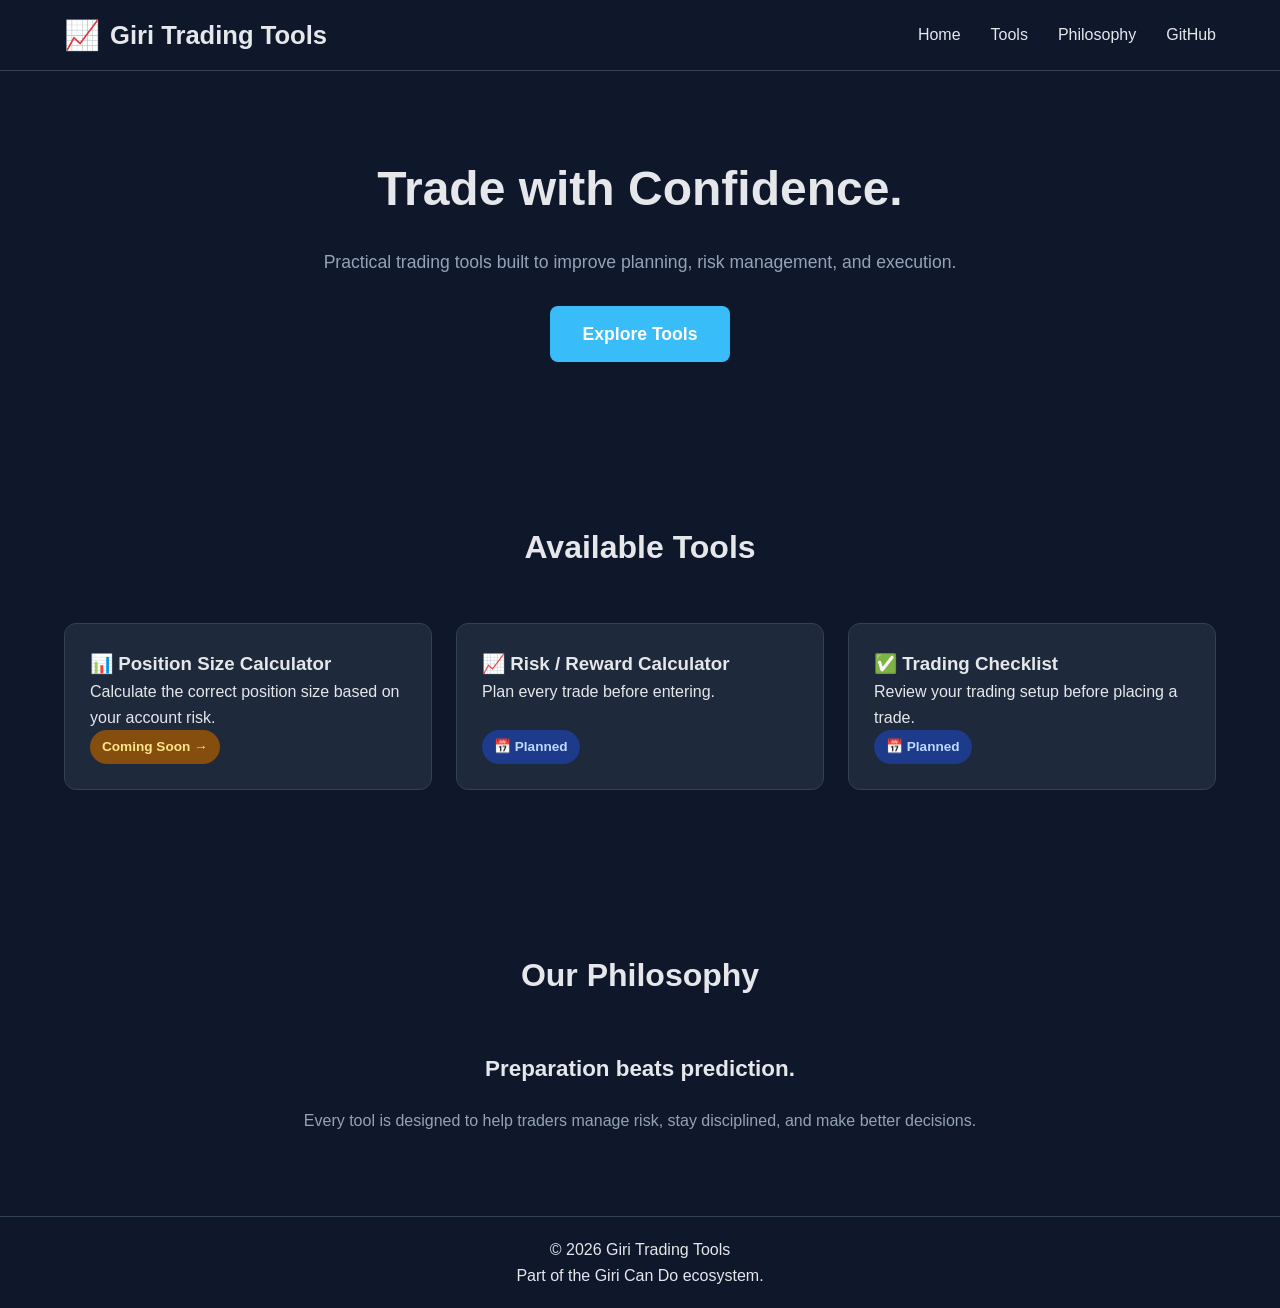
==== index.html @ e15a44e5 "UI Polished" ====
<!DOCTYPE html>
<html lang="en">

<head>
    <meta charset="UTF-8">
    <meta name="viewport" content="width=device-width, initial-scale=1.0">
    <title>Giri Trading Tools</title>

    <link rel="stylesheet" href="css/base.css">
    <link rel="stylesheet" href="css/theme.css">
    <link rel="stylesheet" href="css/layout.css">
    <link rel="stylesheet" href="css/components.css">
    <link rel="stylesheet" href="css/utilities.css">
</head>

<body>

    <!-- =========================
         Navbar
    ========================== -->

    <header>
        <div class="container">
            <nav>
                <a class="logo" href="index.html">
                    <span class="logo-icon">📈</span>
                    Giri Trading Tools
                </a>

                <ul>
                    <li><a href="#">Home</a></li>
                    <li><a href="#tools">Tools</a></li>
                    <li><a href="#philosophy">Philosophy</a></li>
                    <li><a href="https://github.com/giri-can-do/giri-trading-tools" target="_blank">GitHub</a></li>
                </ul>
            </nav>
        </div>
    </header>

    <!-- =========================
         Hero
    ========================== -->

    <section id="hero">
        <div class="container">

            <h2 class="section-title">Trade with Confidence.</h2>

            <p>
                Practical trading tools built to improve
                planning, risk management, and execution.
            </p>

            <a href="#tools" class="btn">
                Explore Tools
            </a>
        </div>
    </section>

    <!-- =========================
         Tools
    ========================== -->

    <section id="tools">
        <div class="container">

            <h2 class="section-title">Available Tools</h2>
            <div class="tool-grid">
                <article class="card">
                    <h3>📊 Position Size Calculator</h3>

                    <p>
                        Calculate the correct position size
                        based on your account risk.
                    </p>

                    <span class="status in-progress">
                        <p>Coming Soon →</p>
                    </span>
                </article>

                <article class="card">
                    <h3>📈 Risk / Reward Calculator</h3>

                    <p>
                        Plan every trade before entering.
                    </p>

                    <span class="status planned">
                        <p>📅 Planned</p>
                    </span>
                    
                </article>

                <article class="card">
                    <h3>✅ Trading Checklist</h3>

                    <p>
                        Review your trading setup before
                        placing a trade.
                    </p>

                    <span class="status planned">
                        <p>📅 Planned</p>
                    </span>
                </article>

            </div>
        </div>
    </section>

    <!-- =========================
         Philosophy
    ========================== -->

   <section id="philosophy">
        <div class="container">

            <h2 class="section-title">Our Philosophy</h2>

            <div class="philosophy-content">
                <p>Preparation beats prediction.</p>

                <p>
                    Every tool is designed to help traders manage risk,
                    stay disciplined, and make better decisions.
                </p>
            </div>

        </div>
    </section>

    <!-- =========================
         Footer
    ========================== -->

    <footer>
        <div class="container">
            <p>
                © 2026 Giri Trading Tools
            </p>

            <p>
                Part of the Giri Can Do ecosystem.
            </p>
        </div>
    </footer>

</body>

</html>
---- css/base.css ----
/* Reset */

* {
    margin: 0;
    padding: 0;
    box-sizing: border-box;
}

/* Body */

body {
    font-family: Arial, Helvetica, sans-serif;
    line-height: 1.6;
}

/* Links */

a {
    text-decoration: none;
    color: inherit;
}

/* Images */

img {
    max-width: 100%;
    display: block;
}

/* Lists */

ul {
    list-style: none;
}
---- css/theme.css ----
:root {

    --bg-color: #0f172a;
    --card-bg: #1e293b;

    --text-color: #e5e7eb;
    --text-muted: #94a3b8;

    --primary: #38bdf8;
    --primary-hover: #0ea5e9;

    --border-color: #334155;

}

body {
    background: var(--bg-color);
    color: var(--text-color);
}
---- css/layout.css ----
/* Container */

.container {
    width: 90%;
    max-width: 1200px;
    margin: 0 auto;
}

/* Navbar */

header {
    position: sticky;
    top: 0;
    background: var(--bg-color);
    border-bottom: 1px solid var(--border-color);
}

nav {
    height: 70px;

    display: flex;
    justify-content: space-between;
    align-items: center;
}

nav ul {
    display: flex;
    gap: 30px;
}

/* Sections */

section {
    padding: 80px 0;
}

/* Hero */

#hero {
    text-align: center;
    font-size: 1.1rem;
}

#hero h2 {
    font-size: 3rem;
    margin-bottom: 20px;
}

#hero p {
    max-width: 650px;
    margin: 0 auto 30px;
    color: var(--text-muted);
}

/* Footer */

footer {
    text-align: center;
    padding: 20px;
    border-top: 1px solid var(--border-color);
}

.logo {
    display: inline-flex;
    align-items: center;
    gap: 10px;
    color: var(--text-color);
    font-size: 1.6rem;
    font-weight: 700;
}

.logo-icon {
    font-size: 1.8rem;
}
---- css/components.css ----
.card {
    background: var(--card-bg);
    border: 1px solid var(--border-color);
    border-radius: 12px;
    padding: 25px;
    transition: 0.3s ease;
    display: flex;
    flex-direction: column;
}

.card:hover {
    transform: translateY(-6px);
    border-color: var(--primary);
    box-shadow: 0 10px 25px rgba(0,0,0,.25);
}

.btn {
    display: inline-block;
    padding: 14px 32px;

    background: var(--primary);
    color: white;

    border-radius: 8px;

    font-weight: 600;

    transition: 0.3s ease;
}

.btn:hover {
    background: var(--primary-hover);
}

.section-title {
    text-align: center;
    font-size: 2rem;
    margin-bottom: 50px;
}

.status {
    display: inline-block;
    padding: 6px 12px;
    border-radius: 30px;
    font-size: 0.85rem;
    font-weight: 600;
    margin-top: auto;
    align-self: flex-start;
}

.in-progress {
    background: #854d0e;
    color: #fde68a;
}

.planned {
    background: #1e3a8a;
    color: #bfdbfe;
}

.released {
    background: #166534;
    color: #bbf7d0;
}

.philosophy-content {
    max-width: 700px;
    margin: 0 auto;
    text-align: center;
}

.philosophy-content p:first-child {
    font-size: 1.4rem;
    font-weight: 600;
    margin-bottom: 20px;
}

.philosophy-content p:last-child {
    color: var(--text-muted);
    line-height: 1.8;
}

.tool-grid {
    display: grid;
    align-items: stretch;
    grid-template-columns: repeat(3, minmax(0, 1fr));
    gap: 24px;
}

.tool-grid .card {
    height: 100%;
}

@media (max-width: 900px) {
    .tool-grid {
        grid-template-columns: 1fr;
    }
}
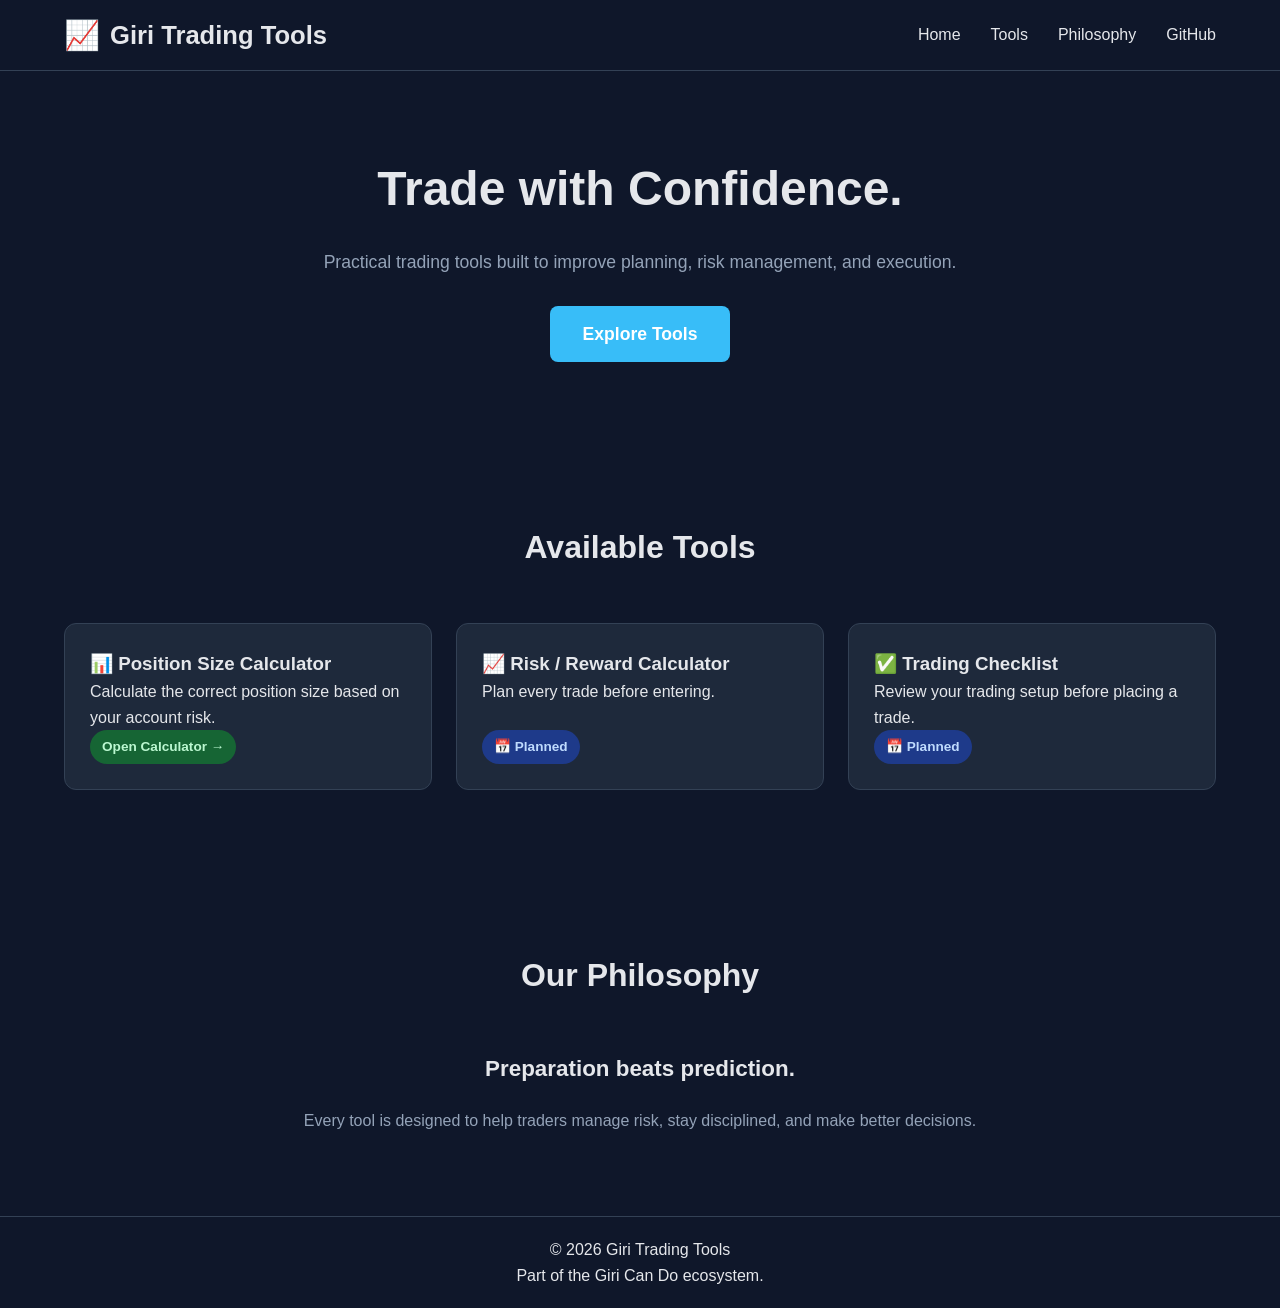
==== commit bf6081d7: "Implement Position Size Calculator v1.0" ====
--- a/index.html
+++ b/index.html
@@ -66,18 +66,20 @@
 
             <h2 class="section-title">Available Tools</h2>
             <div class="tool-grid">
-                <article class="card">
-                    <h3>📊 Position Size Calculator</h3>
+                <a href="tools/position-size/index.html" class="card-link">
+                    <article class="card">
+                        <h3>📊 Position Size Calculator</h3>
 
-                    <p>
-                        Calculate the correct position size
-                        based on your account risk.
-                    </p>
+                        <p>
+                            Calculate the correct position size
+                            based on your account risk.
+                        </p>
 
-                    <span class="status in-progress">
-                        <p>Coming Soon →</p>
-                    </span>
-                </article>
+                        <span class="status released">
+                            <p>Open Calculator →</p>
+                        </span>
+                    </article>
+                </a>
 
                 <article class="card">
                     <h3>📈 Risk / Reward Calculator</h3>
--- a/css/base.css
+++ b/css/base.css
@@ -31,4 +31,8 @@
 
 ul {
     list-style: none;
+}
+
+html {
+    scroll-behavior: smooth;
 }
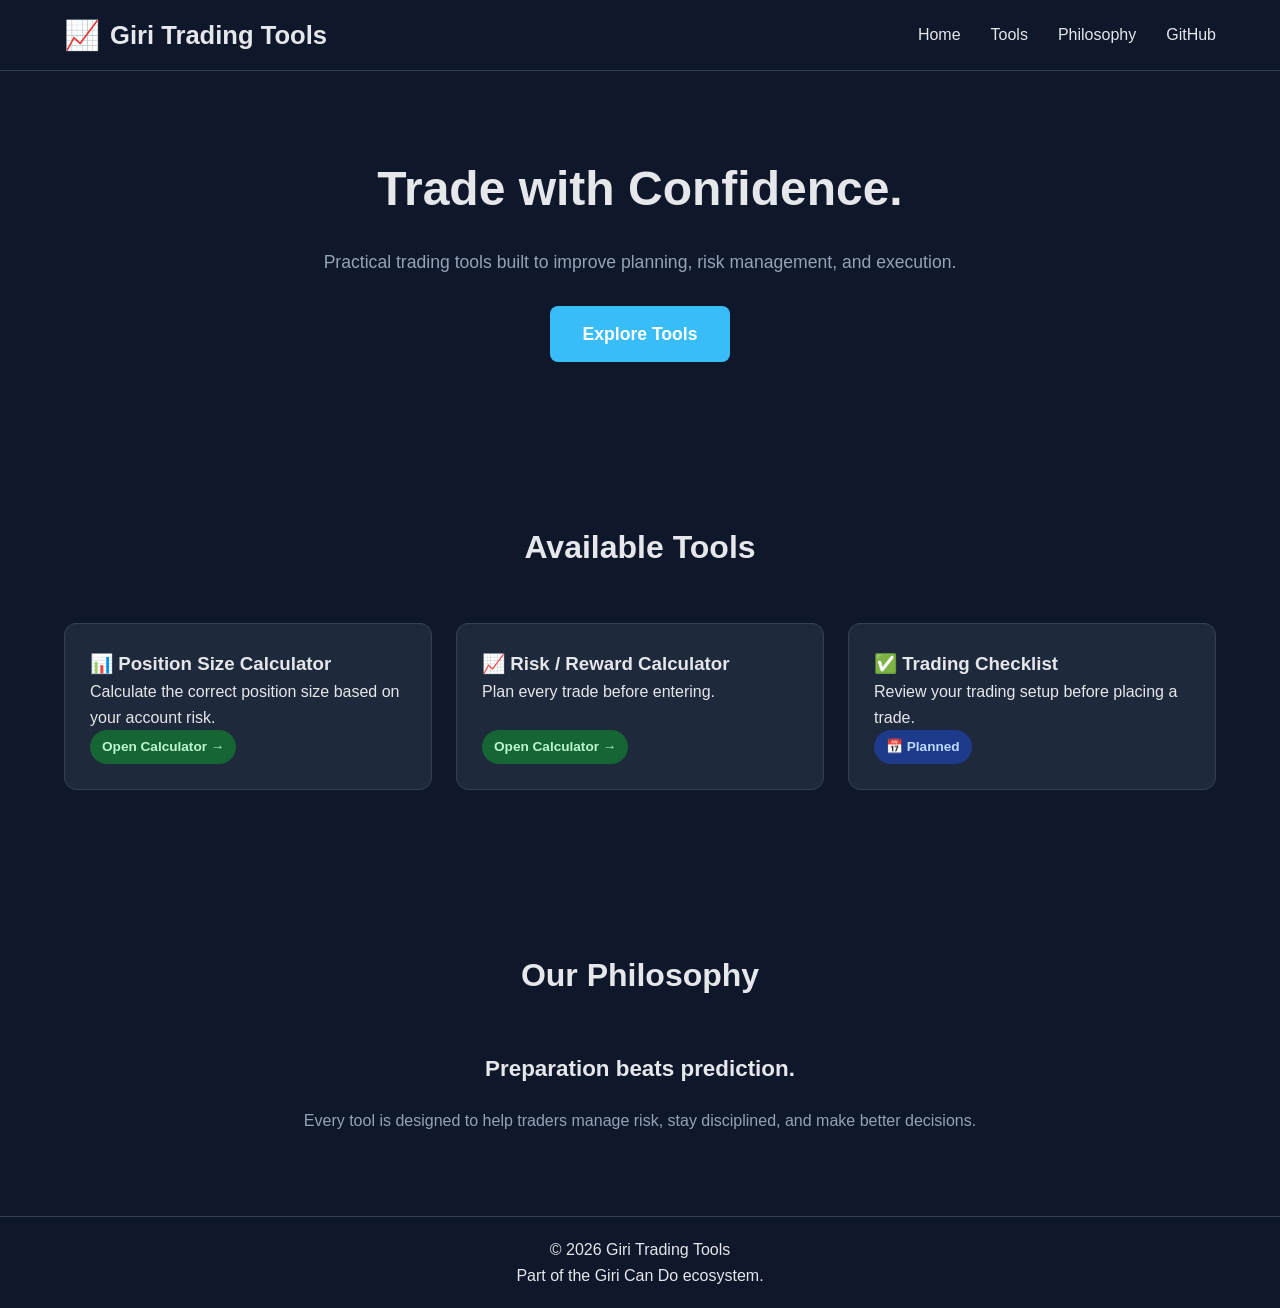
==== commit f89a0226: "Implement Risk Reward Calculator v1.0" ====
--- a/index.html
+++ b/index.html
@@ -27,11 +27,30 @@
                     Giri Trading Tools
                 </a>
 
-                <ul>
-                    <li><a href="#">Home</a></li>
+                <button
+                    class="menu-toggle"
+                    id="menuToggle"
+                    type="button"
+                    aria-label="Open navigation menu"
+                    aria-expanded="false"
+                    aria-controls="navLinks"
+                >
+                    ☰
+                </button>
+
+                <ul class="nav-links" id="navLinks">
+                    <li><a href="index.html">Home</a></li>
                     <li><a href="#tools">Tools</a></li>
                     <li><a href="#philosophy">Philosophy</a></li>
-                    <li><a href="https://github.com/giri-can-do/giri-trading-tools" target="_blank">GitHub</a></li>
+                    <li>
+                        <a
+                            href="https://github.com/giri-can-do/giri-trading-tools"
+                            target="_blank"
+                            rel="noopener noreferrer"
+                        >
+                            GitHub
+                        </a>
+                    </li>
                 </ul>
             </nav>
         </div>
@@ -81,18 +100,20 @@
                     </article>
                 </a>
 
-                <article class="card">
-                    <h3>📈 Risk / Reward Calculator</h3>
+                <a href="tools/risk-reward/index.html" class="card-link">
+                    <article class="card">
+                        <h3>📈 Risk / Reward Calculator</h3>
 
-                    <p>
-                        Plan every trade before entering.
-                    </p>
+                        <p>
+                            Plan every trade before entering.
+                        </p>
 
-                    <span class="status planned">
-                        <p>📅 Planned</p>
-                    </span>
-                    
-                </article>
+                        <span class="status released">
+                            <p>Open Calculator →</p>
+                        </span>
+                        
+                    </article>
+                </a>
 
                 <article class="card">
                     <h3>✅ Trading Checklist</h3>
@@ -149,5 +170,5 @@
     </footer>
 
 </body>
-
+<script src="js/common.js"></script>
 </html>
--- a/css/layout.css
+++ b/css/layout.css
@@ -71,4 +71,61 @@
 
 .logo-icon {
     font-size: 1.8rem;
+}
+
+.menu-toggle {
+    display: none;
+    padding: 4px;
+    color: var(--text-color);
+    background: transparent;
+    border: 0;
+    font-size: 1.9rem;
+    cursor: pointer;
+}
+
+@media (max-width: 768px) {
+    nav {
+        position: relative;
+    }
+
+    .logo {
+        max-width: calc(100% - 60px);
+        font-size: 1.25rem;
+        white-space: nowrap;
+    }
+
+    .menu-toggle {
+        display: block;
+    }
+
+    .nav-links {
+        display: none;
+        position: absolute;
+        top: 58px;
+        right: 0;
+        z-index: 1000;
+
+        width: 210px;
+        padding: 14px;
+
+        background: var(--card-bg);
+        border: 1px solid var(--border-color);
+        border-radius: 12px;
+    }
+
+    .nav-links.show {
+        display: flex;
+        flex-direction: column;
+        gap: 0;
+    }
+
+    .nav-links li {
+        width: 100%;
+    }
+
+    .nav-links a {
+        display: block;
+        width: 100%;
+        padding: 10px 8px;
+    }
 }
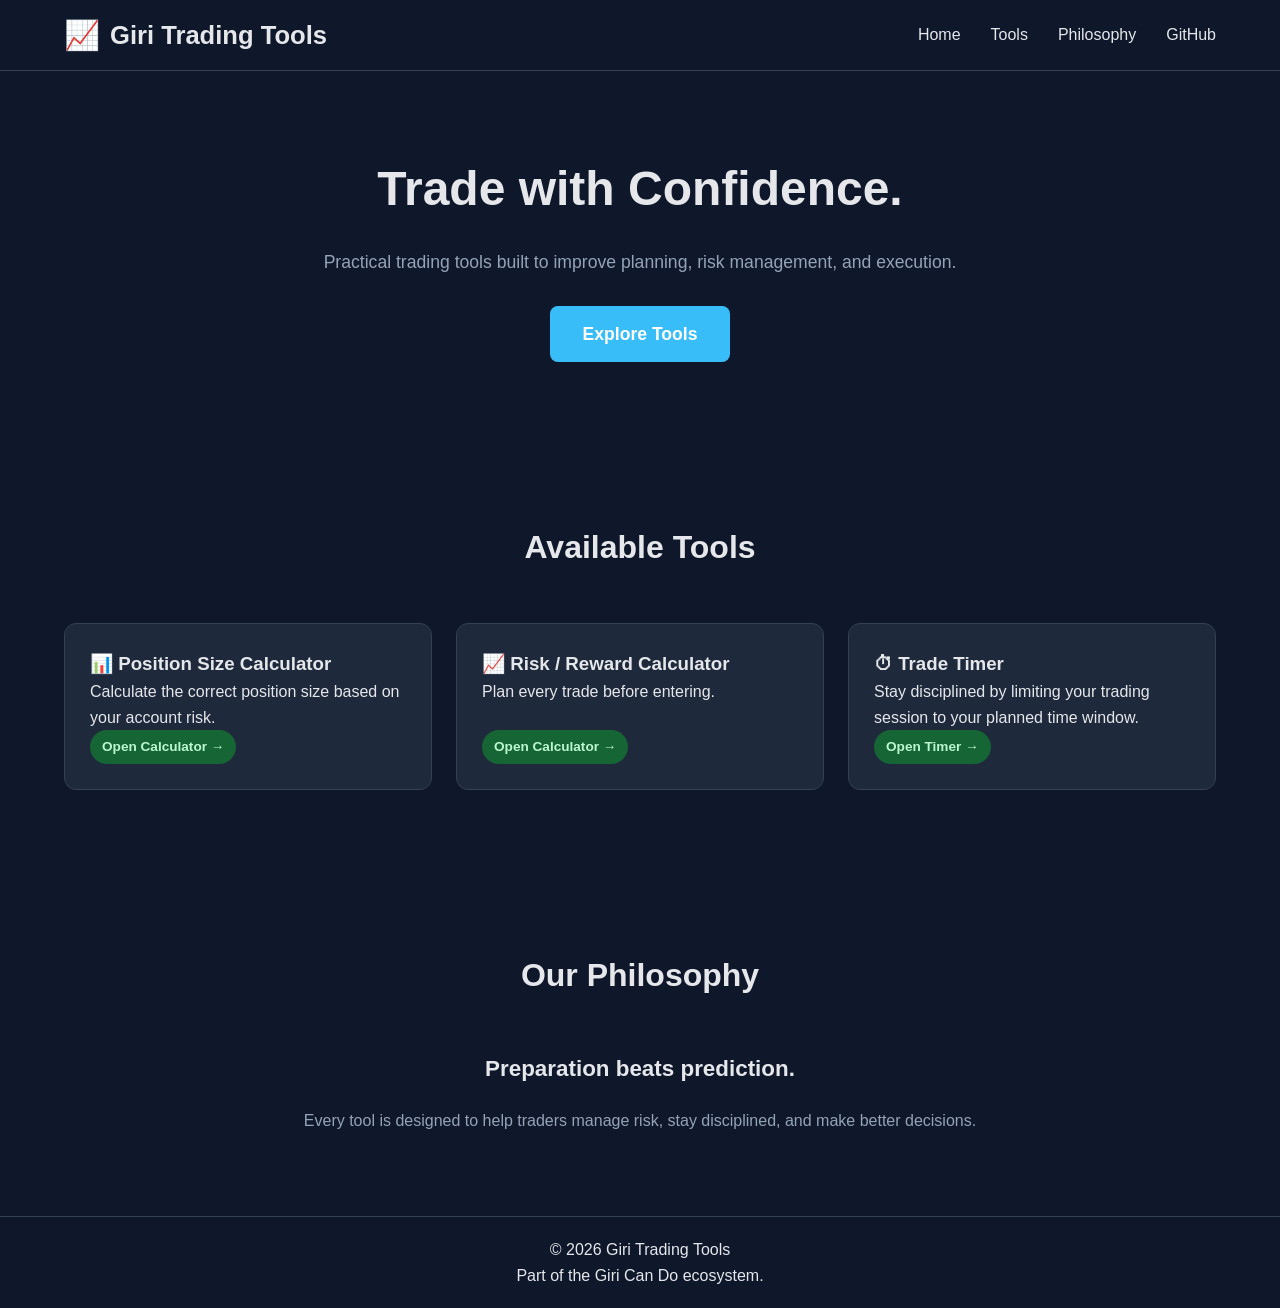
==== commit 34aa6c98: "Small correction" ====
--- a/index.html
+++ b/index.html
@@ -115,18 +115,20 @@
                     </article>
                 </a>
 
-                <article class="card">
-                    <h3>✅ Trading Checklist</h3>
+                <a href="tools/trade-timer/index.html" class="card-link">
+                    <article class="card">
+                        <h3>⏱ Trade Timer</h3>
 
-                    <p>
-                        Review your trading setup before
-                        placing a trade.
-                    </p>
+                        <p>
+                            Stay disciplined by limiting your trading session
+                            to your planned time window.
+                        </p>
 
-                    <span class="status planned">
-                        <p>📅 Planned</p>
-                    </span>
-                </article>
+                        <span class="status released">
+                            Open Timer →
+                        </span>
+                    </article>
+                </a>
 
             </div>
         </div>
